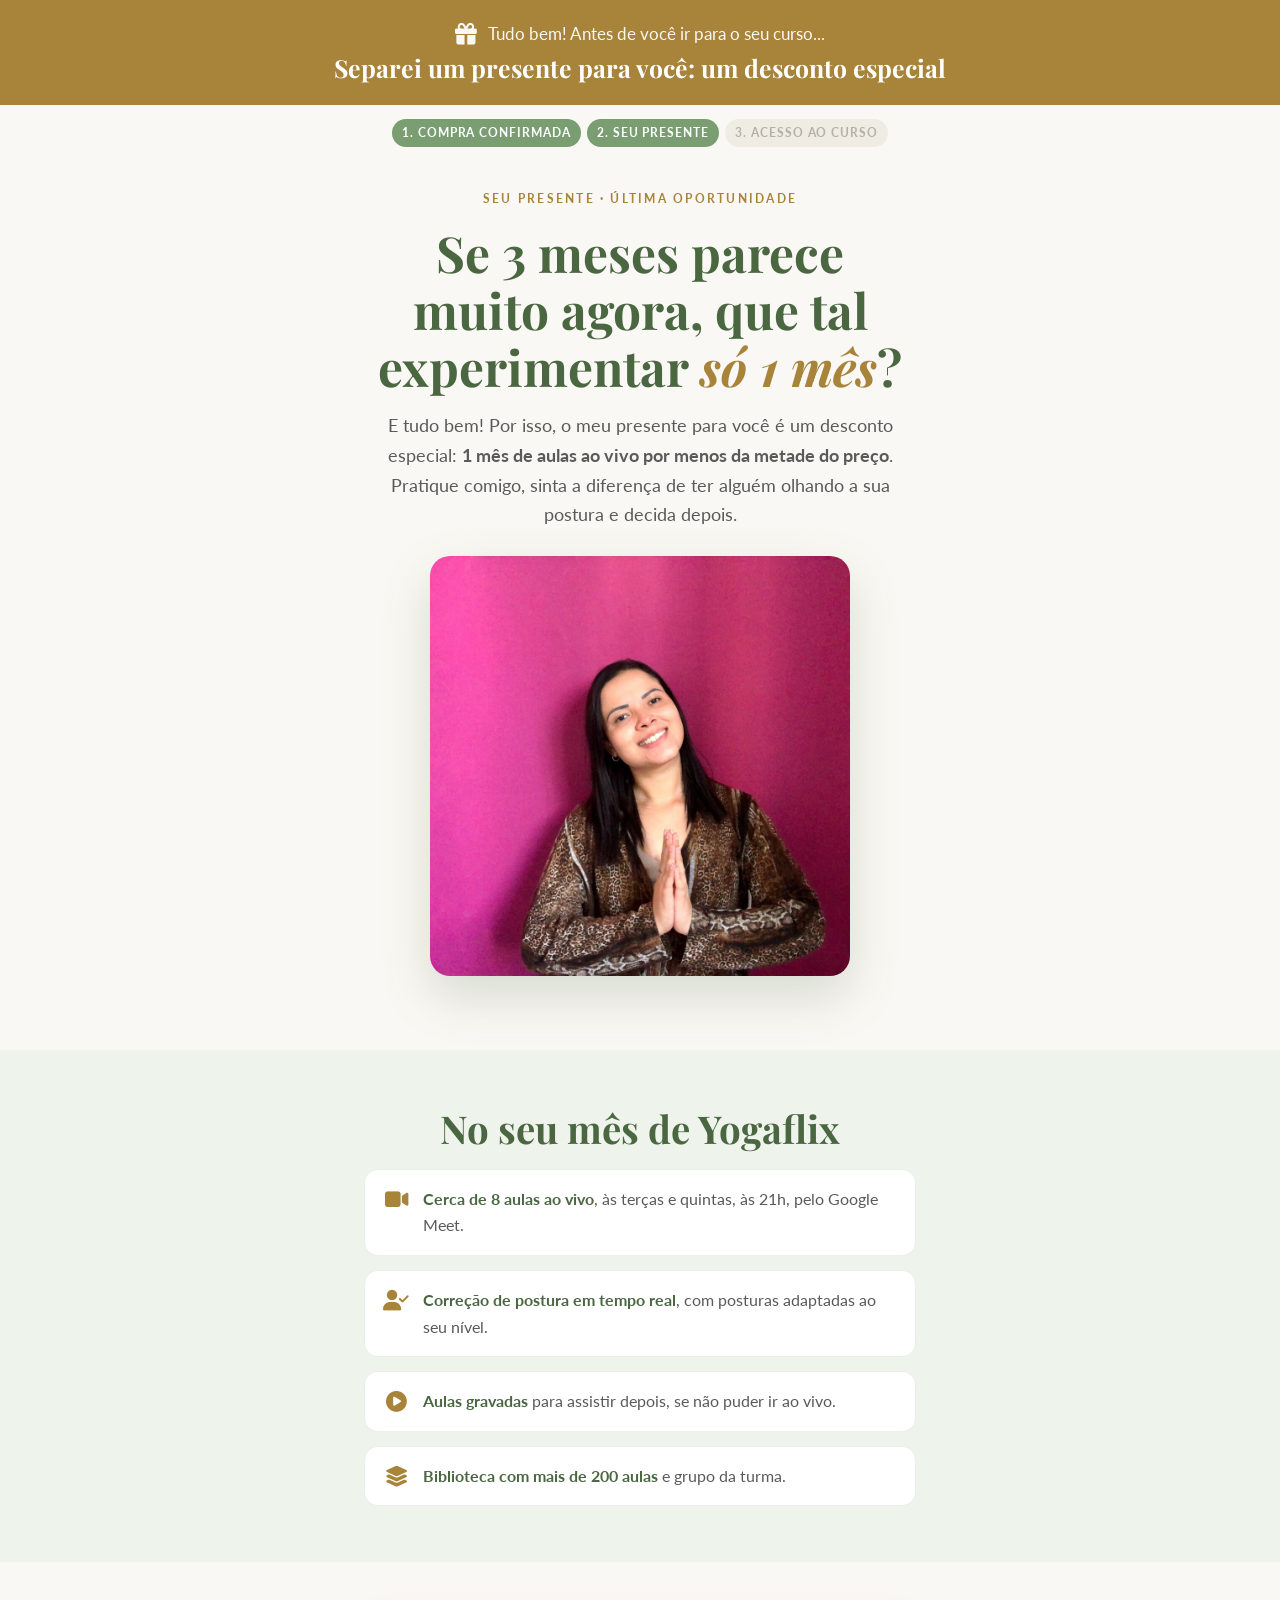
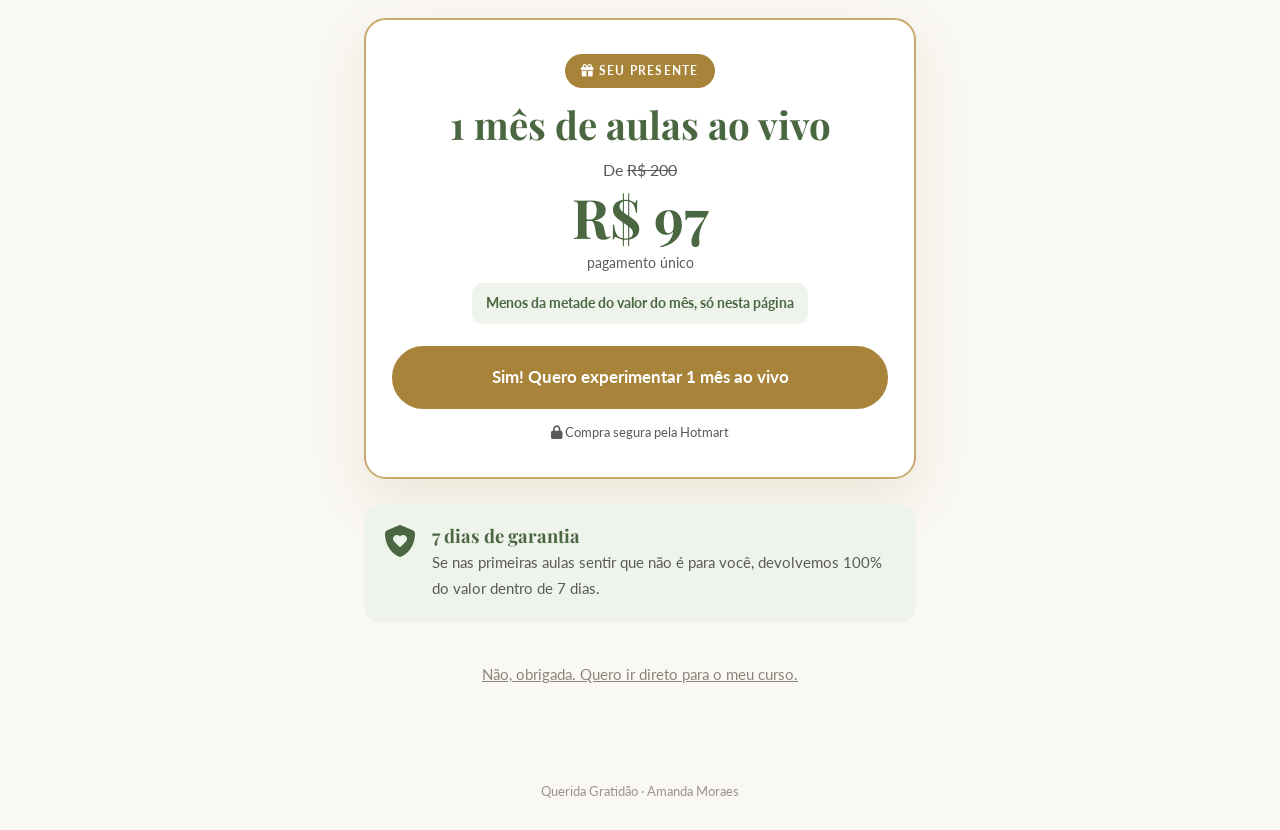
==== downsell/index.html @ c0d9d5e5 "Funil: versiona CSS para furar cache do navegador Co-Authored-By: Claude Opus 5.5 <noreply@anthropic" ====
<!DOCTYPE html>
<html lang="pt-BR">
<head>
<meta charset="UTF-8">
<meta name="viewport" content="width=device-width, initial-scale=1.0">
<title>Última oferta · 1 mês de Yogaflix ao vivo</title>
<meta name="robots" content="noindex">
<link rel="preconnect" href="https://fonts.googleapis.com">
<link rel="preconnect" href="https://fonts.gstatic.com" crossorigin>
<link href="https://fonts.googleapis.com/css2?family=Playfair+Display:wght@400;700&family=Lato:wght@300;400;700&display=swap" rel="stylesheet">
<link rel="stylesheet" href="https://cdnjs.cloudflare.com/ajax/libs/font-awesome/6.5.0/css/all.min.css">
<link rel="stylesheet" href="https://queridagratidao.github.io/acessivel-yoga/styles.css?v=20261022b">
<link rel="stylesheet" href="https://queridagratidao.github.io/acessivel-yoga/funil.css?v=20261022b">

<!-- Meta Pixel Code -->
<script>
!function(f,b,e,v,n,t,s)
{if(f.fbq)return;n=f.fbq=function(){n.callMethod?
n.callMethod.apply(n,arguments):n.queue.push(arguments)};
if(!f._fbq)f._fbq=n;n.push=n;n.loaded=!0;n.version='2.0';
n.queue=[];t=b.createElement(e);t.async=!0;
t.src=v;s=b.getElementsByTagName(e)[0];
s.parentNode.insertBefore(t,s)}(window, document,'script',
'https://connect.facebook.net/en_US/fbevents.js');
fbq('init', '2827962227501729');
fbq('track', 'PageView');
</script>
<noscript><img height="1" width="1" style="display:none"
src="https://www.facebook.com/tr?id=2827962227501729&ev=PageView&noscript=1"
/></noscript>
<!-- End Meta Pixel Code -->
</head>
<body class="funil">

<!--
  LINKS PARA TROCAR QUANDO A OFERTA ESTIVER CRIADA NA HOTMART:
  1) Botão Sim: checkout 1 mês Yogaflix R$ 97 (off=pypqwez2)
  2) Botão Não: área do aluno da Hotmart (consumer.hotmart.com)
-->

<div class="fn-bar fn-bar-gold">
  <div class="fn-bar-1"><i class="fas fa-gift"></i> Tudo bem! Antes de você ir para o seu curso...</div>
  <div class="fn-bar-2">Separei um presente para você: um desconto especial</div>
</div>

<div class="fn-steps"><span class="on">1. Compra confirmada</span><span class="on">2. Seu presente</span><span>3. Acesso ao curso</span></div>

<section class="fn-hero">
  <div class="wrap fn-narrow">
    <span class="eyebrow">Seu presente · última oportunidade</span>
    <h1>Se 3 meses parece muito agora, que tal experimentar <em>só 1 mês</em>?</h1>
    <p class="fn-sub">E tudo bem! Por isso, o meu presente para você é um desconto especial: <b>1 mês de aulas ao vivo por menos da metade do preço</b>. Pratique comigo, sinta a diferença de ter alguém olhando a sua postura e decida depois.</p>
    <div class="fn-photo"><img src="https://queridagratidao.github.io/acessivel-yoga/professora.jpg" alt="Amanda Moraes"></div>
  </div>
</section>

<section class="fn-sec fn-verde">
  <div class="wrap fn-narrow">
    <h2>No seu mês de Yogaflix</h2>
    <div class="fn-list">
      <div><i class="fas fa-video"></i><p><b>Cerca de 8 aulas ao vivo</b>, às terças e quintas, às 21h, pelo Google Meet.</p></div>
      <div><i class="fas fa-user-check"></i><p><b>Correção de postura em tempo real</b>, com posturas adaptadas ao seu nível.</p></div>
      <div><i class="fas fa-circle-play"></i><p><b>Aulas gravadas</b> para assistir depois, se não puder ir ao vivo.</p></div>
      <div><i class="fas fa-layer-group"></i><p><b>Biblioteca com mais de 200 aulas</b> e grupo da turma.</p></div>
    </div>
  </div>
</section>

<section class="fn-sec" id="oferta">
  <div class="wrap fn-narrow">
    <div class="fn-offer">
      <span class="fn-tag"><i class="fas fa-gift"></i> Seu presente</span>
      <h2>1 mês de aulas ao vivo</h2>
      <p class="fn-of-de">De <s>R$ 200</s></p>
      <p class="fn-of-por">R$ 97</p>
      <p class="fn-of-parc">pagamento único</p>
      <p class="fn-of-eco">Menos da metade do valor do mês, só nesta página</p>
      <a href="https://pay.hotmart.com/Q69402945H?off=pypqwez2&checkoutMode=10" class="btn btn-d btn-lg btn-block fn-cta">Sim! Quero experimentar 1 mês ao vivo</a>
      <p class="fn-safe"><i class="fas fa-lock"></i> Compra segura pela Hotmart</p>
    </div>

    <div class="fn-guar">
      <i class="fas fa-shield-heart"></i>
      <div><h3>7 dias de garantia</h3><p>Se nas primeiras aulas sentir que não é para você, devolvemos 100% do valor dentro de 7 dias.</p></div>
    </div>

    <a href="https://consumer.hotmart.com/" class="fn-no">Não, obrigada. Quero ir direto para o meu curso.</a>
  </div>
</section>

<footer class="fn-foot">Querida Gratidão · Amanda Moraes</footer>
</body>
</html>
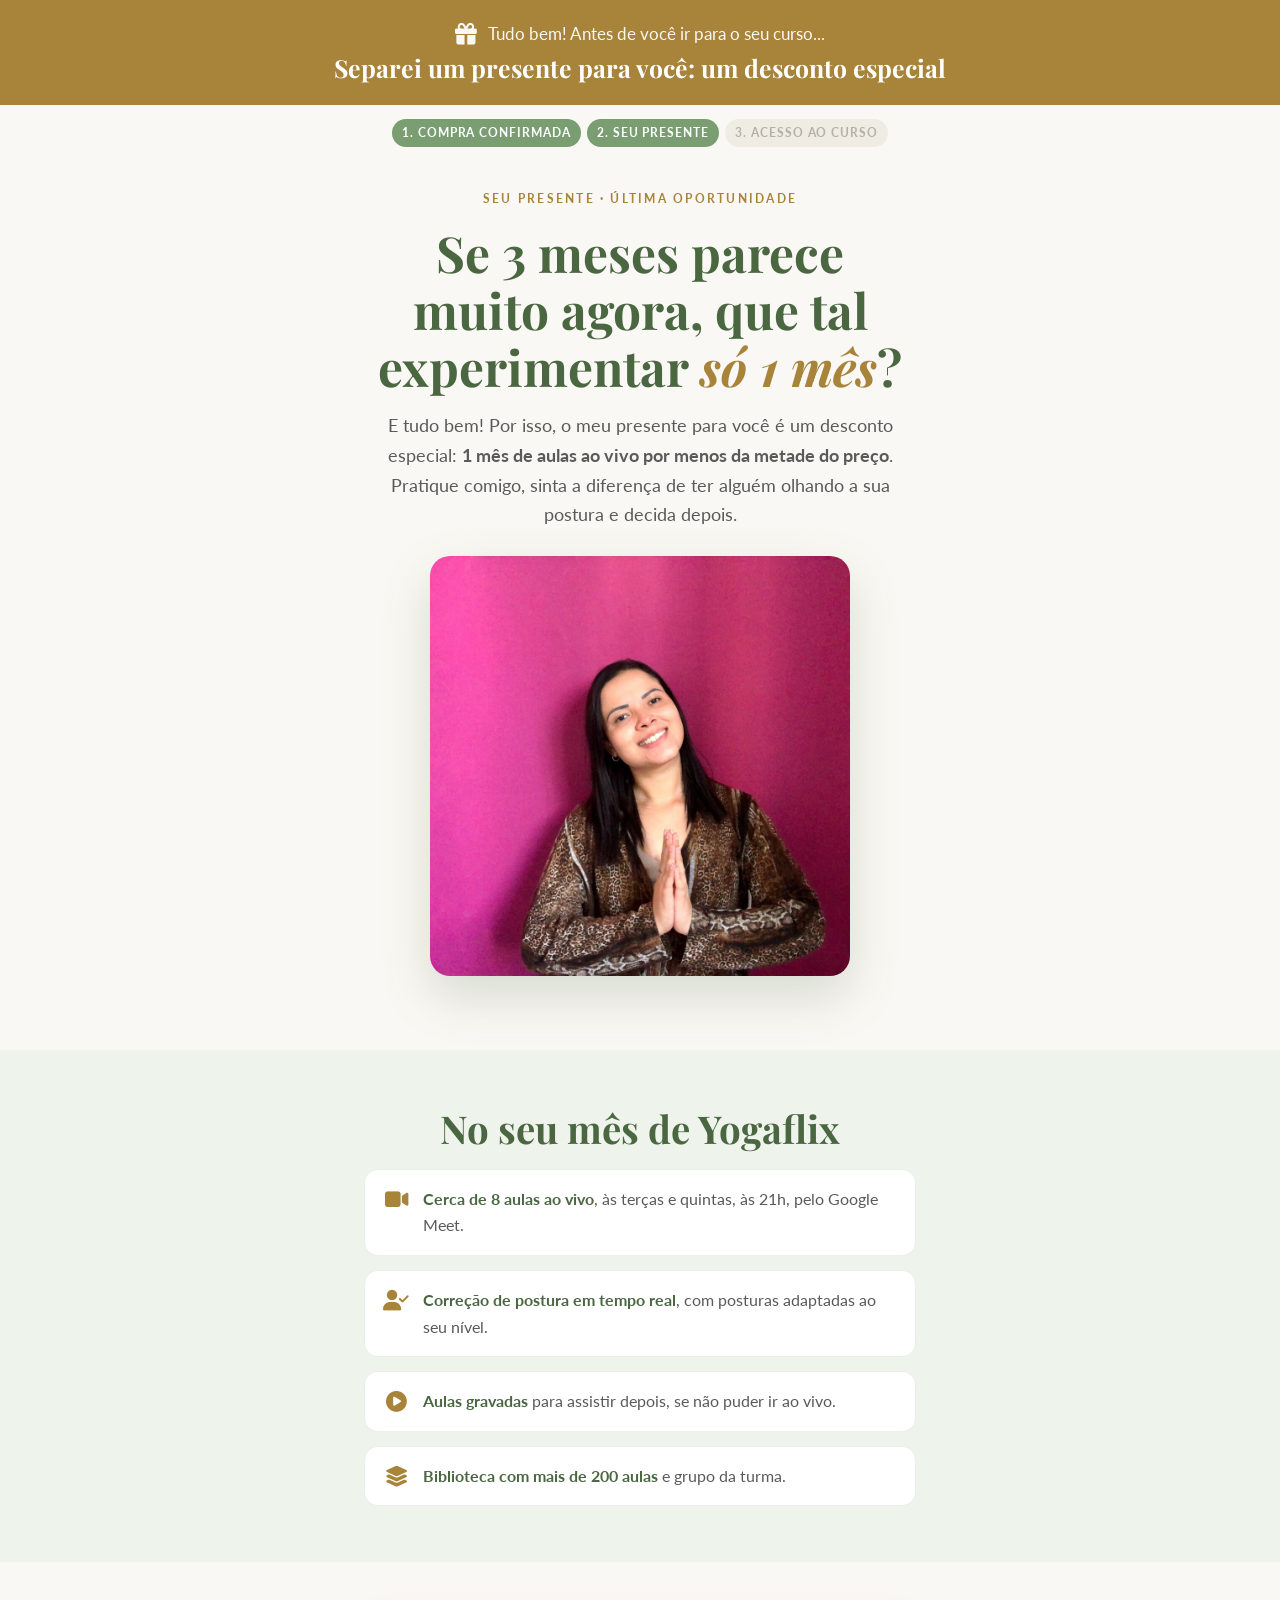
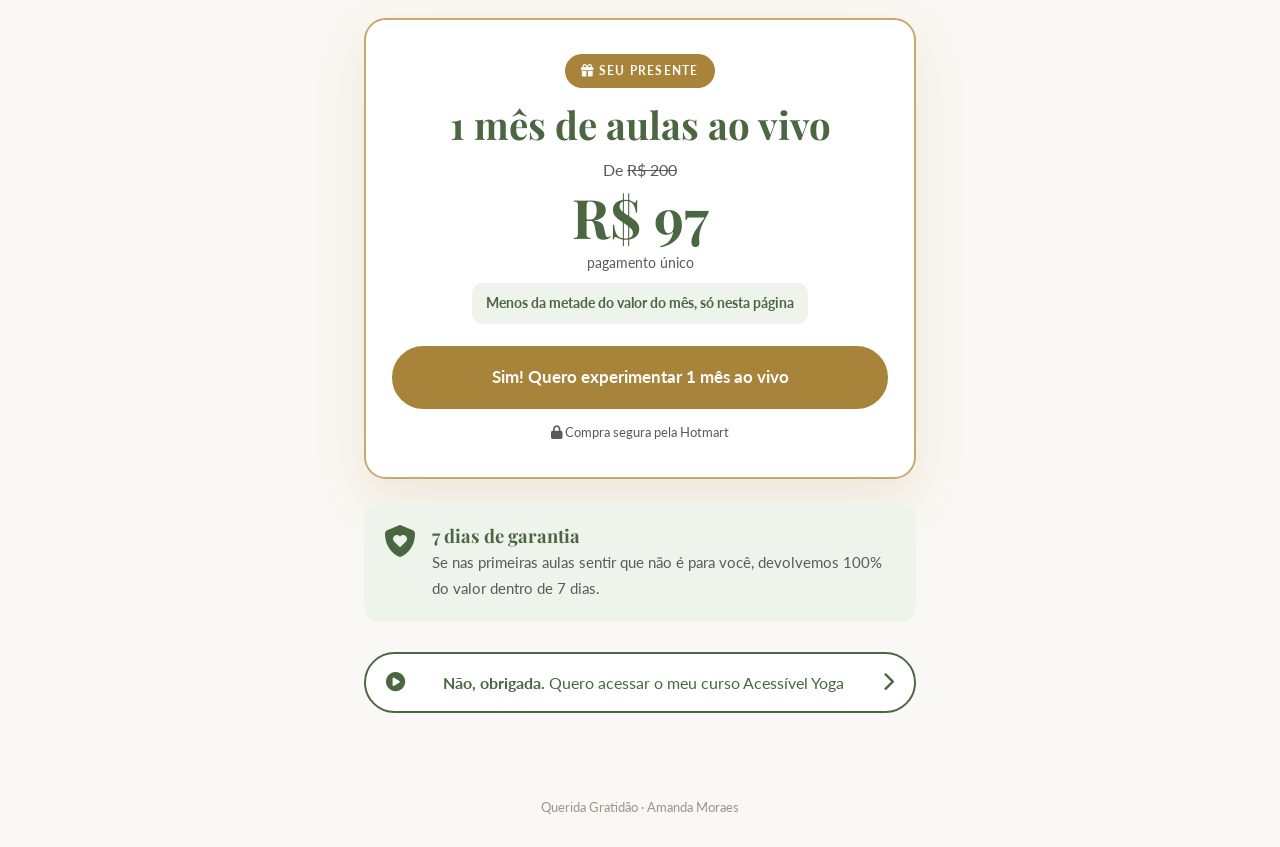
==== commit 2cee87b7: "Upsell: faixa com aviso de acesso por e-mail e 50% de desconto; downsell: botão destacado para acess" ====
--- a/downsell/index.html
+++ b/downsell/index.html
@@ -9,8 +9,8 @@
 <link rel="preconnect" href="https://fonts.gstatic.com" crossorigin>
 <link href="https://fonts.googleapis.com/css2?family=Playfair+Display:wght@400;700&family=Lato:wght@300;400;700&display=swap" rel="stylesheet">
 <link rel="stylesheet" href="https://cdnjs.cloudflare.com/ajax/libs/font-awesome/6.5.0/css/all.min.css">
-<link rel="stylesheet" href="https://queridagratidao.github.io/acessivel-yoga/styles.css?v=20261022b">
-<link rel="stylesheet" href="https://queridagratidao.github.io/acessivel-yoga/funil.css?v=20261022b">
+<link rel="stylesheet" href="https://queridagratidao.github.io/acessivel-yoga/styles.css?v=20261022d">
+<link rel="stylesheet" href="https://queridagratidao.github.io/acessivel-yoga/funil.css?v=20261022d">
 
 <!-- Meta Pixel Code -->
 <script>
@@ -48,7 +48,7 @@
 <section class="fn-hero">
   <div class="wrap fn-narrow">
     <span class="eyebrow">Seu presente · última oportunidade</span>
-    <h1>Se 3 meses parece muito agora, que tal experimentar <em>só 1 mês</em>?</h1>
+    <h1>Se 3 meses parece muito agora, que tal experimentar <em style="white-space:nowrap">só 1 mês</em>?</h1>
     <p class="fn-sub">E tudo bem! Por isso, o meu presente para você é um desconto especial: <b>1 mês de aulas ao vivo por menos da metade do preço</b>. Pratique comigo, sinta a diferença de ter alguém olhando a sua postura e decida depois.</p>
     <div class="fn-photo"><img src="https://queridagratidao.github.io/acessivel-yoga/professora.jpg" alt="Amanda Moraes"></div>
   </div>
@@ -84,7 +84,11 @@
       <div><h3>7 dias de garantia</h3><p>Se nas primeiras aulas sentir que não é para você, devolvemos 100% do valor dentro de 7 dias.</p></div>
     </div>
 
-    <a href="https://consumer.hotmart.com/" class="fn-no">Não, obrigada. Quero ir direto para o meu curso.</a>
+    <a href="https://consumer.hotmart.com/" class="fn-access">
+      <i class="fas fa-play-circle"></i>
+      <span><b>Não, obrigada.</b> Quero acessar o meu curso Acessível Yoga</span>
+      <i class="fas fa-chevron-right"></i>
+    </a>
   </div>
 </section>
 
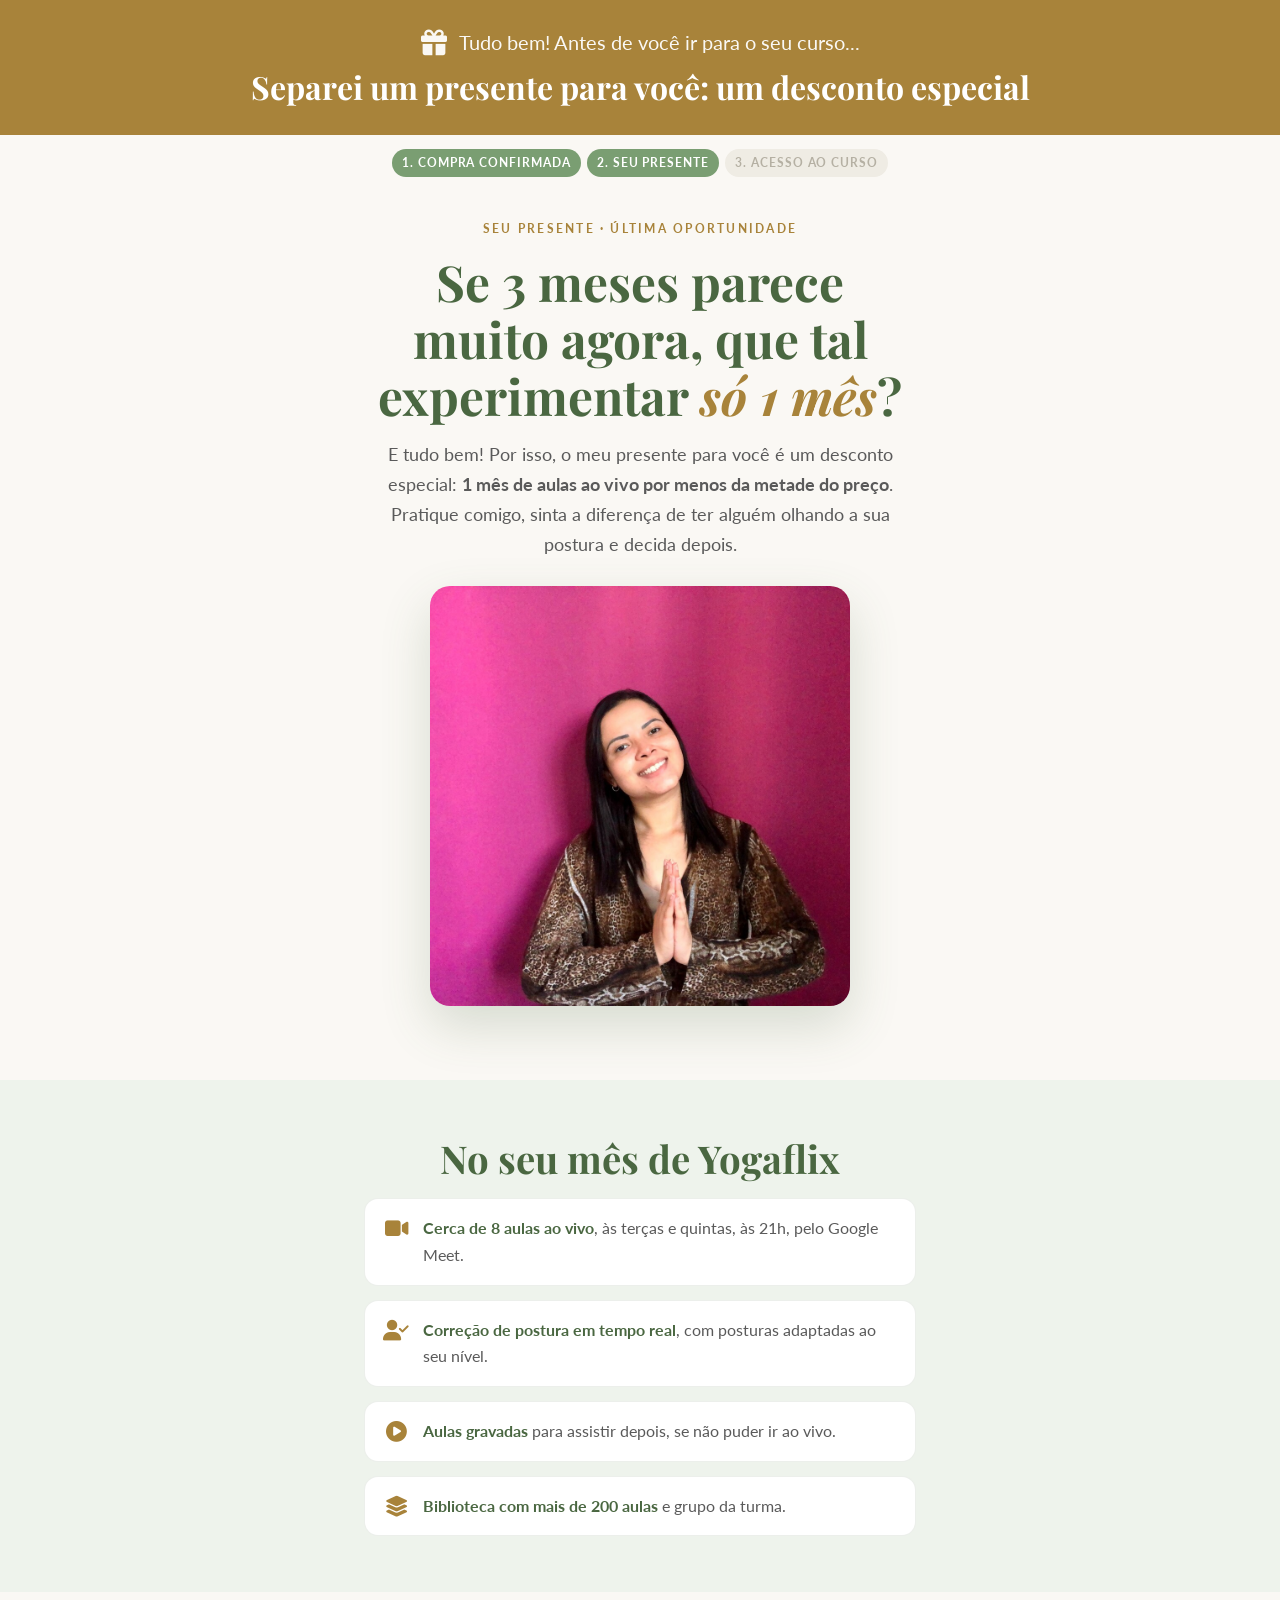
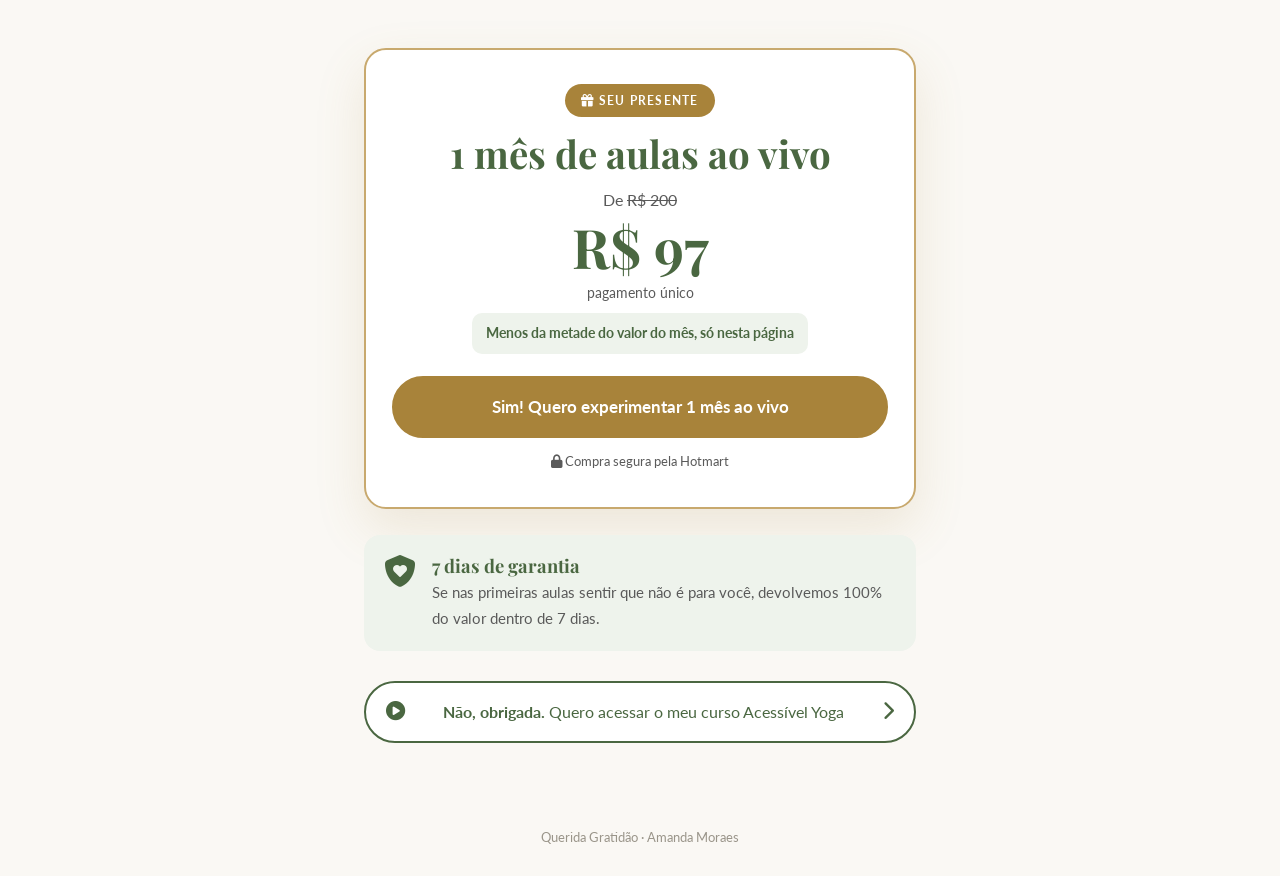
==== commit 156ae07f: "Funil: fonte maior na faixa do topo Co-Authored-By: Claude Opus 5.5 <noreply@anthropic.com> Claude-S" ====
--- a/downsell/index.html
+++ b/downsell/index.html
@@ -9,8 +9,8 @@
 <link rel="preconnect" href="https://fonts.gstatic.com" crossorigin>
 <link href="https://fonts.googleapis.com/css2?family=Playfair+Display:wght@400;700&family=Lato:wght@300;400;700&display=swap" rel="stylesheet">
 <link rel="stylesheet" href="https://cdnjs.cloudflare.com/ajax/libs/font-awesome/6.5.0/css/all.min.css">
-<link rel="stylesheet" href="https://queridagratidao.github.io/acessivel-yoga/styles.css?v=20261022d">
-<link rel="stylesheet" href="https://queridagratidao.github.io/acessivel-yoga/funil.css?v=20261022d">
+<link rel="stylesheet" href="https://queridagratidao.github.io/acessivel-yoga/styles.css?v=20261022f">
+<link rel="stylesheet" href="https://queridagratidao.github.io/acessivel-yoga/funil.css?v=20261022f">
 
 <!-- Meta Pixel Code -->
 <script>
